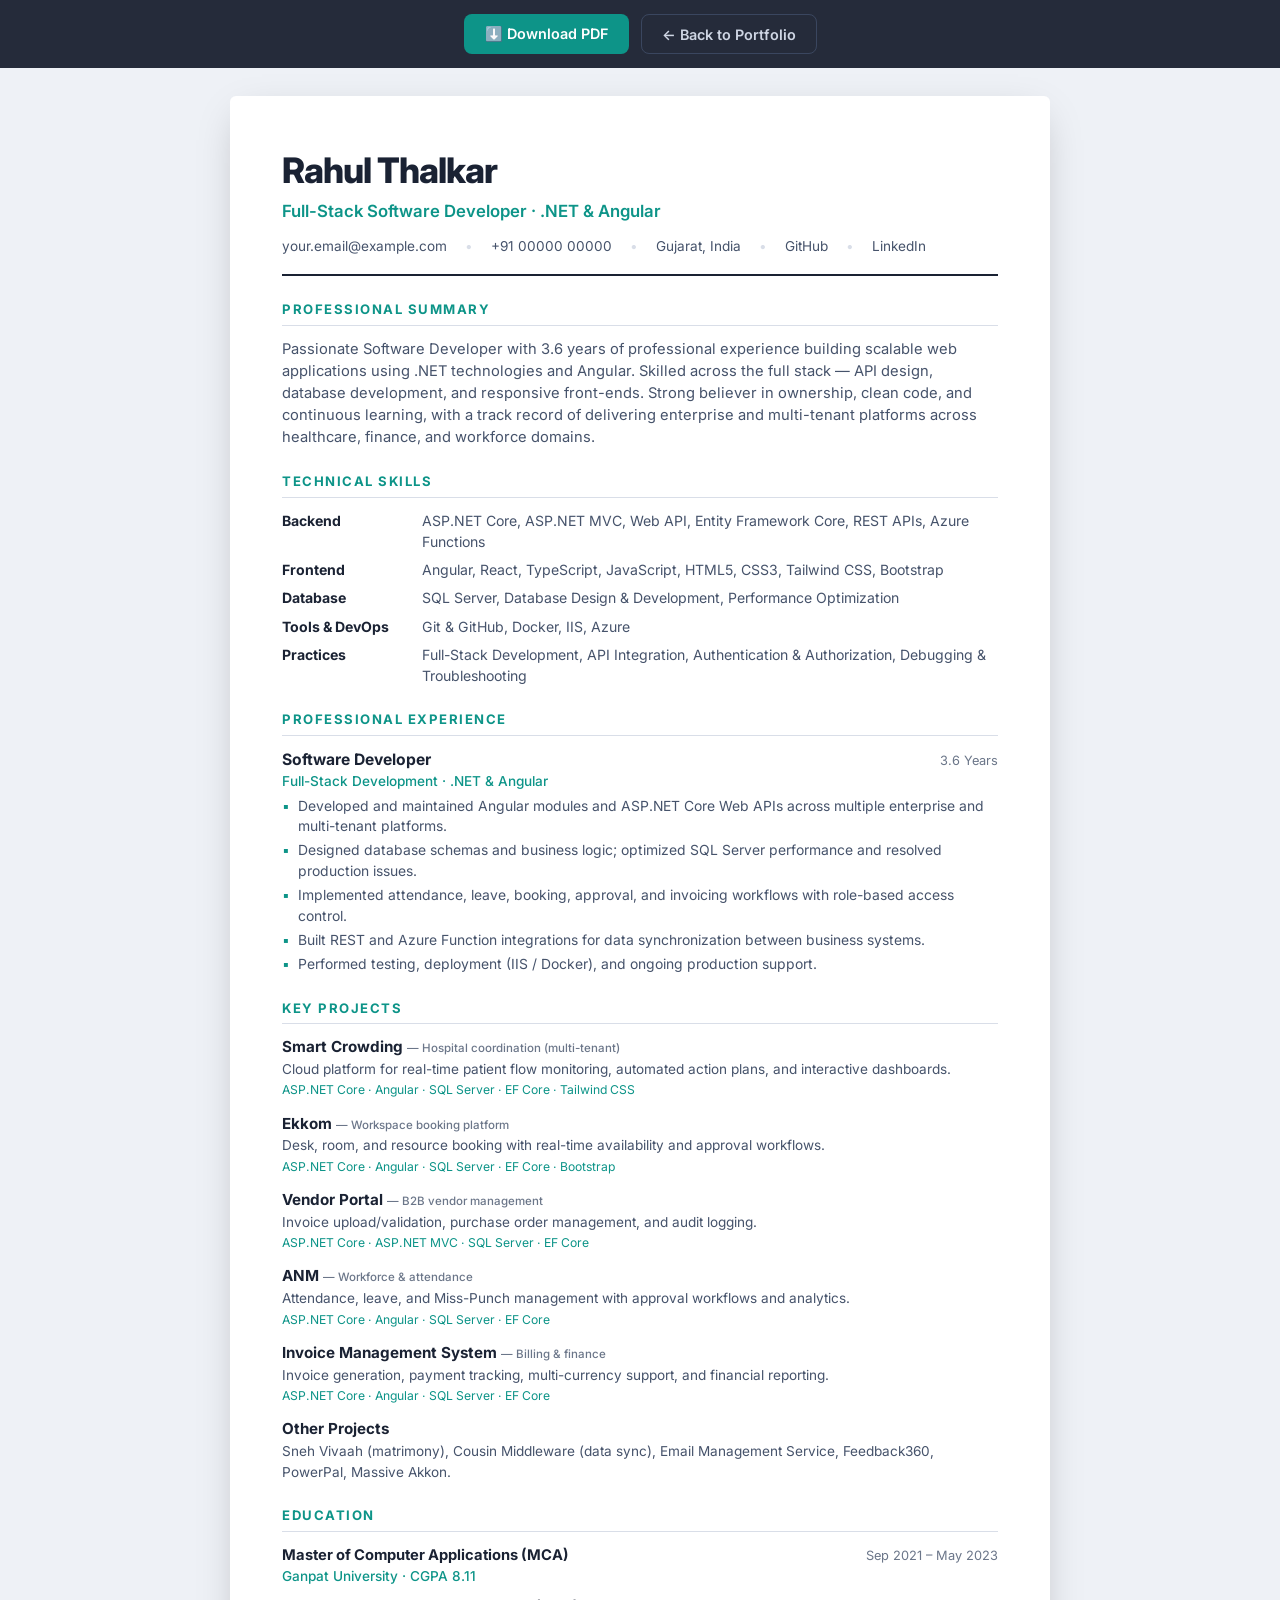
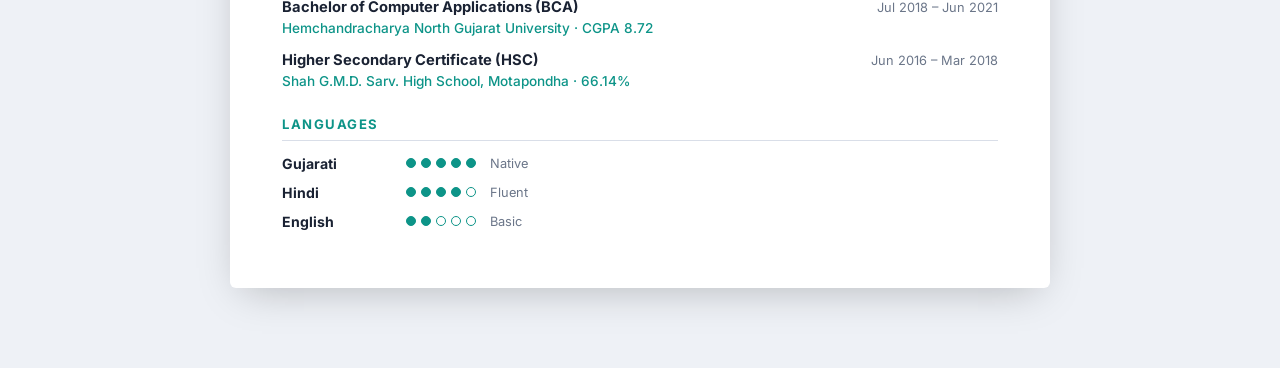
==== resume.html @ 2dcb6a96 "portfolio" ====
<!DOCTYPE html>
<html lang="en">
<head>
  <meta charset="UTF-8" />
  <meta name="viewport" content="width=device-width, initial-scale=1.0" />
  <title>Rahul Thalkar — Résumé</title>
  <link rel="preconnect" href="https://fonts.googleapis.com" />
  <link rel="preconnect" href="https://fonts.gstatic.com" crossorigin />
  <link href="https://fonts.googleapis.com/css2?family=Inter:wght@400;500;600;700;800&display=swap" rel="stylesheet" />
  <link rel="icon" href="data:image/svg+xml,<svg xmlns='http://www.w3.org/2000/svg' viewBox='0 0 100 100'><text y='.9em' font-size='90'>📄</text></svg>" />
  <style>
    :root {
      --ink: #1a2233;
      --ink-soft: #46536b;
      --muted: #6b7689;
      --accent: #0d9488;
      --line: #d9dee8;
      --page: #ffffff;
      --bg: #eef1f6;
    }
    * { box-sizing: border-box; margin: 0; padding: 0; }
    body {
      font-family: "Inter", system-ui, sans-serif;
      background: var(--bg);
      color: var(--ink);
      line-height: 1.5;
      -webkit-font-smoothing: antialiased;
      padding: 40px 16px 80px;
    }

    /* ---- Floating toolbar (hidden in print) ---- */
    .toolbar {
      position: fixed;
      top: 0; left: 0; right: 0;
      display: flex;
      justify-content: center;
      gap: 12px;
      padding: 14px;
      background: rgba(20, 27, 42, 0.92);
      backdrop-filter: blur(8px);
      z-index: 50;
    }
    .tb-btn {
      display: inline-flex;
      align-items: center;
      gap: 7px;
      font: 600 0.9rem "Inter", sans-serif;
      padding: 10px 20px;
      border-radius: 8px;
      border: 1px solid transparent;
      cursor: pointer;
      text-decoration: none;
      transition: transform 0.15s, opacity 0.15s;
    }
    .tb-btn:hover { transform: translateY(-1px); }
    .tb-primary { background: var(--accent); color: #fff; }
    .tb-ghost { background: transparent; color: #cfd6e4; border-color: #3a465f; }

    /* ---- Page sheet (A4-ish) ---- */
    .sheet {
      width: 100%;
      max-width: 820px;
      margin: 56px auto 0;
      background: var(--page);
      box-shadow: 0 12px 40px -12px rgba(0, 0, 0, 0.25);
      padding: 48px 52px;
      border-radius: 6px;
    }

    /* ---- Header ---- */
    .r-head { border-bottom: 2px solid var(--ink); padding-bottom: 18px; }
    .r-name { font-size: 2.2rem; font-weight: 800; letter-spacing: -1px; }
    .r-role { font-size: 1.05rem; color: var(--accent); font-weight: 600; margin-top: 2px; }
    .r-contact {
      display: flex;
      flex-wrap: wrap;
      gap: 6px 18px;
      margin-top: 12px;
      font-size: 0.85rem;
      color: var(--ink-soft);
    }
    .r-contact a { color: var(--ink-soft); text-decoration: none; }
    .r-contact span::before { content: "•"; margin-right: 18px; color: var(--line); }
    .r-contact span:first-child::before { content: none; }

    /* ---- Sections ---- */
    .r-section { margin-top: 24px; }
    .r-section h2 {
      font-size: 0.82rem;
      text-transform: uppercase;
      letter-spacing: 1.5px;
      color: var(--accent);
      border-bottom: 1px solid var(--line);
      padding-bottom: 5px;
      margin-bottom: 12px;
    }
    .r-summary { font-size: 0.92rem; color: var(--ink-soft); }

    /* ---- Skills ---- */
    .skill-row { display: flex; gap: 10px; margin-bottom: 7px; font-size: 0.88rem; }
    .skill-row strong { flex: 0 0 130px; color: var(--ink); }
    .skill-row span { color: var(--ink-soft); }

    /* ---- Experience / Projects ---- */
    .job { margin-bottom: 16px; }
    .job-head { display: flex; justify-content: space-between; align-items: baseline; gap: 12px; }
    .job-title { font-size: 0.98rem; font-weight: 700; }
    .job-meta { font-size: 0.8rem; color: var(--muted); white-space: nowrap; }
    .job-sub { font-size: 0.85rem; color: var(--accent); font-weight: 500; margin-bottom: 4px; }
    .job ul { list-style: none; margin-top: 4px; }
    .job li {
      font-size: 0.87rem;
      color: var(--ink-soft);
      padding-left: 16px;
      position: relative;
      margin-bottom: 3px;
    }
    .job li::before { content: "▪"; position: absolute; left: 0; color: var(--accent); }

    /* ---- Projects compact grid ---- */
    .proj { margin-bottom: 13px; }
    .proj-name { font-size: 0.95rem; font-weight: 700; }
    .proj-name .tag { font-size: 0.72rem; font-weight: 500; color: var(--muted); }
    .proj-desc { font-size: 0.85rem; color: var(--ink-soft); }
    .proj-tech { font-size: 0.76rem; color: var(--accent); margin-top: 2px; }

    /* ---- Education ---- */
    .edu-item { margin-bottom: 10px; }
    .edu-item .job-title { font-size: 0.92rem; }

    .two-col { display: grid; grid-template-columns: 1fr 1fr; gap: 4px 32px; }

    /* ---- Language ratings ---- */
    .lang-row { display: flex; align-items: center; gap: 14px; margin-bottom: 8px; font-size: 0.88rem; }
    .lang-row strong { flex: 0 0 110px; color: var(--ink); }
    .lang-row .level { flex: 0 0 70px; color: var(--muted); font-size: 0.8rem; }
    .ldots { display: inline-flex; gap: 5px; }
    .ldots i {
      width: 10px; height: 10px; border-radius: 50%;
      border: 1.5px solid var(--accent); display: inline-block;
      -webkit-print-color-adjust: exact; print-color-adjust: exact;
    }
    .ldots i.on { background: var(--accent); border-color: var(--accent); }

    /* ===================== PRINT ===================== */
    @media print {
      @page { size: A4; margin: 14mm 14mm; }
      body { background: #fff; padding: 0; }
      .toolbar { display: none !important; }
      .sheet {
        max-width: none;
        margin: 0;
        padding: 0;
        box-shadow: none;
        border-radius: 0;
      }
      .job, .proj, .edu-item { page-break-inside: avoid; }
      .r-section { page-break-inside: avoid; }
      a { color: var(--ink-soft) !important; }
    }
  </style>
</head>
<body>
  <div class="toolbar">
    <button class="tb-btn tb-primary" onclick="window.print()">⬇️ Download PDF</button>
    <a class="tb-btn tb-ghost" href="index.html">← Back to Portfolio</a>
  </div>

  <div class="sheet">
    <!-- Header -->
    <header class="r-head">
      <div class="r-name">Rahul Thalkar</div>
      <div class="r-role">Full-Stack Software Developer · .NET &amp; Angular</div>
      <div class="r-contact">
        <span><a href="mailto:your.email@example.com">your.email@example.com</a></span>
        <span>+91 00000 00000</span>
        <span>Gujarat, India</span>
        <span><a href="https://github.com/">GitHub</a></span>
        <span><a href="https://www.linkedin.com/">LinkedIn</a></span>
      </div>
    </header>

    <!-- Summary -->
    <section class="r-section">
      <h2>Professional Summary</h2>
      <p class="r-summary">
        Passionate Software Developer with 3.6 years of professional experience
        building scalable web applications using .NET technologies and Angular.
        Skilled across the full stack — API design, database development, and
        responsive front-ends. Strong believer in ownership, clean code, and
        continuous learning, with a track record of delivering enterprise and
        multi-tenant platforms across healthcare, finance, and workforce domains.
      </p>
    </section>

    <!-- Skills -->
    <section class="r-section">
      <h2>Technical Skills</h2>
      <div class="skill-row"><strong>Backend</strong><span>ASP.NET Core, ASP.NET MVC, Web API, Entity Framework Core, REST APIs, Azure Functions</span></div>
      <div class="skill-row"><strong>Frontend</strong><span>Angular, React, TypeScript, JavaScript, HTML5, CSS3, Tailwind CSS, Bootstrap</span></div>
      <div class="skill-row"><strong>Database</strong><span>SQL Server, Database Design &amp; Development, Performance Optimization</span></div>
      <div class="skill-row"><strong>Tools &amp; DevOps</strong><span>Git &amp; GitHub, Docker, IIS, Azure</span></div>
      <div class="skill-row"><strong>Practices</strong><span>Full-Stack Development, API Integration, Authentication &amp; Authorization, Debugging &amp; Troubleshooting</span></div>
    </section>

    <!-- Experience -->
    <section class="r-section">
      <h2>Professional Experience</h2>
      <div class="job">
        <div class="job-head">
          <span class="job-title">Software Developer</span>
          <span class="job-meta">3.6 Years</span>
        </div>
        <div class="job-sub">Full-Stack Development · .NET &amp; Angular</div>
        <ul>
          <li>Developed and maintained Angular modules and ASP.NET Core Web APIs across multiple enterprise and multi-tenant platforms.</li>
          <li>Designed database schemas and business logic; optimized SQL Server performance and resolved production issues.</li>
          <li>Implemented attendance, leave, booking, approval, and invoicing workflows with role-based access control.</li>
          <li>Built REST and Azure Function integrations for data synchronization between business systems.</li>
          <li>Performed testing, deployment (IIS / Docker), and ongoing production support.</li>
        </ul>
      </div>
    </section>

    <!-- Key Projects -->
    <section class="r-section">
      <h2>Key Projects</h2>

      <div class="proj">
        <div class="proj-name">Smart Crowding <span class="tag">— Hospital coordination (multi-tenant)</span></div>
        <div class="proj-desc">Cloud platform for real-time patient flow monitoring, automated action plans, and interactive dashboards.</div>
        <div class="proj-tech">ASP.NET Core · Angular · SQL Server · EF Core · Tailwind CSS</div>
      </div>

      <div class="proj">
        <div class="proj-name">Ekkom <span class="tag">— Workspace booking platform</span></div>
        <div class="proj-desc">Desk, room, and resource booking with real-time availability and approval workflows.</div>
        <div class="proj-tech">ASP.NET Core · Angular · SQL Server · EF Core · Bootstrap</div>
      </div>

      <div class="proj">
        <div class="proj-name">Vendor Portal <span class="tag">— B2B vendor management</span></div>
        <div class="proj-desc">Invoice upload/validation, purchase order management, and audit logging.</div>
        <div class="proj-tech">ASP.NET Core · ASP.NET MVC · SQL Server · EF Core</div>
      </div>

      <div class="proj">
        <div class="proj-name">ANM <span class="tag">— Workforce &amp; attendance</span></div>
        <div class="proj-desc">Attendance, leave, and Miss-Punch management with approval workflows and analytics.</div>
        <div class="proj-tech">ASP.NET Core · Angular · SQL Server · EF Core</div>
      </div>

      <div class="proj">
        <div class="proj-name">Invoice Management System <span class="tag">— Billing &amp; finance</span></div>
        <div class="proj-desc">Invoice generation, payment tracking, multi-currency support, and financial reporting.</div>
        <div class="proj-tech">ASP.NET Core · Angular · SQL Server · EF Core</div>
      </div>

      <div class="proj">
        <div class="proj-name">Other Projects</div>
        <div class="proj-desc">Sneh Vivaah (matrimony), Cousin Middleware (data sync), Email Management Service, Feedback360, PowerPal, Massive Akkon.</div>
      </div>
    </section>

    <!-- Education -->
    <section class="r-section">
      <h2>Education</h2>
      <div class="edu-item">
        <div class="job-head">
          <span class="job-title">Master of Computer Applications (MCA)</span>
          <span class="job-meta">Sep 2021 – May 2023</span>
        </div>
        <div class="job-sub">Ganpat University · CGPA 8.11</div>
      </div>
      <div class="edu-item">
        <div class="job-head">
          <span class="job-title">Bachelor of Computer Applications (BCA)</span>
          <span class="job-meta">Jul 2018 – Jun 2021</span>
        </div>
        <div class="job-sub">Hemchandracharya North Gujarat University · CGPA 8.72</div>
      </div>
      <div class="edu-item">
        <div class="job-head">
          <span class="job-title">Higher Secondary Certificate (HSC)</span>
          <span class="job-meta">Jun 2016 – Mar 2018</span>
        </div>
        <div class="job-sub">Shah G.M.D. Sarv. High School, Motapondha · 66.14%</div>
      </div>
    </section>

    <!-- Languages -->
    <section class="r-section">
      <h2>Languages</h2>
      <div class="lang-row">
        <strong>Gujarati</strong>
        <span class="ldots"><i class="on"></i><i class="on"></i><i class="on"></i><i class="on"></i><i class="on"></i></span>
        <span class="level">Native</span>
      </div>
      <div class="lang-row">
        <strong>Hindi</strong>
        <span class="ldots"><i class="on"></i><i class="on"></i><i class="on"></i><i class="on"></i><i></i></span>
        <span class="level">Fluent</span>
      </div>
      <div class="lang-row">
        <strong>English</strong>
        <span class="ldots"><i class="on"></i><i class="on"></i><i></i><i></i><i></i></span>
        <span class="level">Basic</span>
      </div>
    </section>
  </div>

  <script>
    // Allow ?print=1 to auto-open the print dialog (e.g. a "Download CV" deep link)
    if (new URLSearchParams(location.search).get("print") === "1") {
      window.addEventListener("load", () => setTimeout(() => window.print(), 400));
    }
  </script>
</body>
</html>
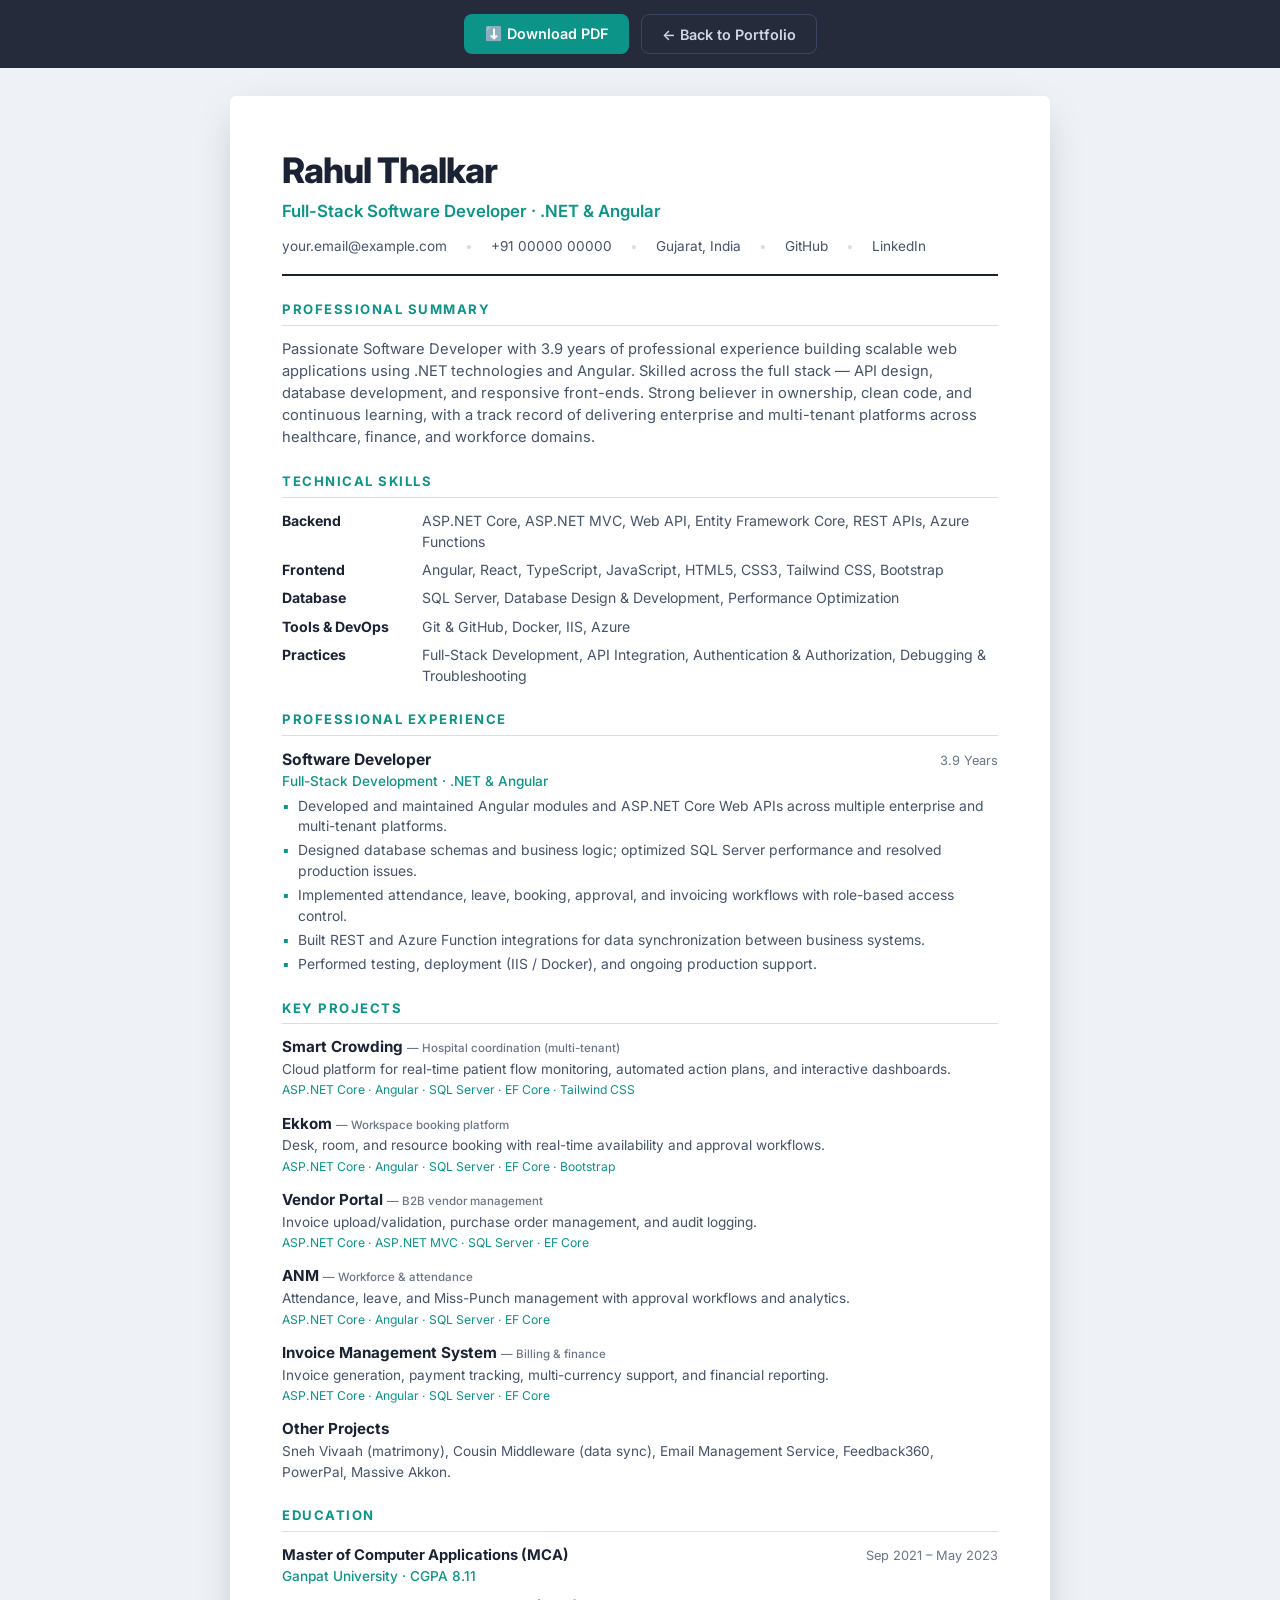
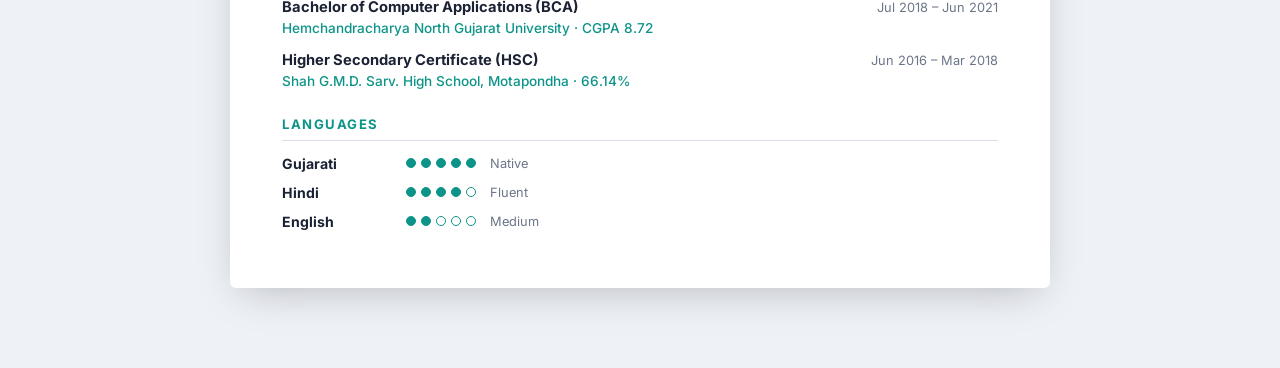
==== commit f961bbd8: "Update resume.html" ====
--- a/resume.html
+++ b/resume.html
@@ -184,7 +184,7 @@
     <section class="r-section">
       <h2>Professional Summary</h2>
       <p class="r-summary">
-        Passionate Software Developer with 3.6 years of professional experience
+        Passionate Software Developer with 3.9 years of professional experience
         building scalable web applications using .NET technologies and Angular.
         Skilled across the full stack — API design, database development, and
         responsive front-ends. Strong believer in ownership, clean code, and
@@ -209,7 +209,7 @@
       <div class="job">
         <div class="job-head">
           <span class="job-title">Software Developer</span>
-          <span class="job-meta">3.6 Years</span>
+          <span class="job-meta">3.9 Years</span>
         </div>
         <div class="job-sub">Full-Stack Development · .NET &amp; Angular</div>
         <ul>
@@ -304,7 +304,7 @@
       <div class="lang-row">
         <strong>English</strong>
         <span class="ldots"><i class="on"></i><i class="on"></i><i></i><i></i><i></i></span>
-        <span class="level">Basic</span>
+        <span class="level">Medium</span>
       </div>
     </section>
   </div>
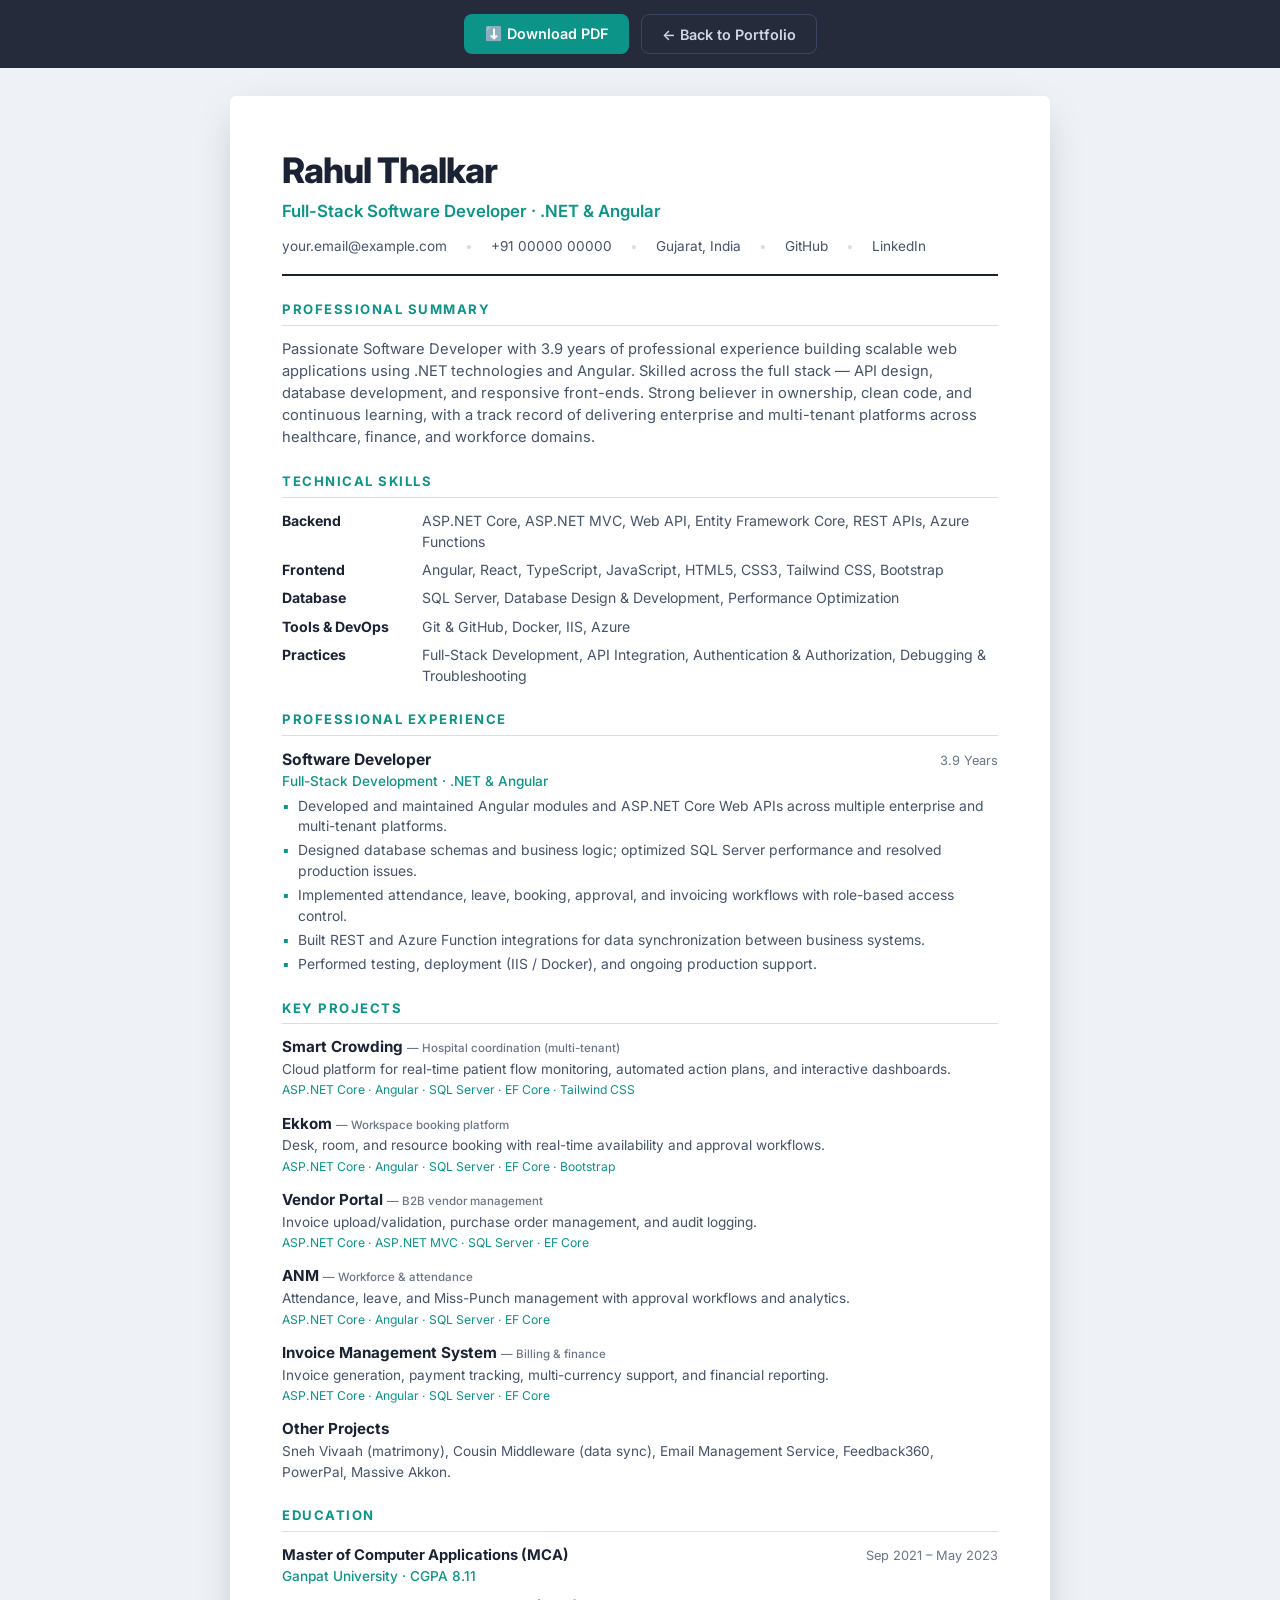
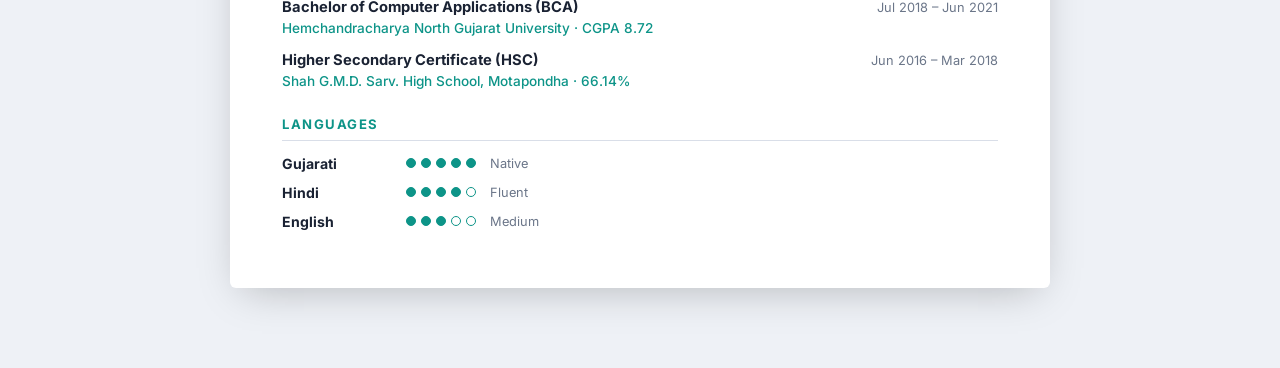
==== commit 171f7a3d: "Update English proficiency indicator in resume" ====
--- a/resume.html
+++ b/resume.html
@@ -303,7 +303,7 @@
       </div>
       <div class="lang-row">
         <strong>English</strong>
-        <span class="ldots"><i class="on"></i><i class="on"></i><i></i><i></i><i></i></span>
+        <span class="ldots"><i class="on"></i><i class="on"></i><i class="on"></i><i></i><i></i></span>
         <span class="level">Medium</span>
       </div>
     </section>
